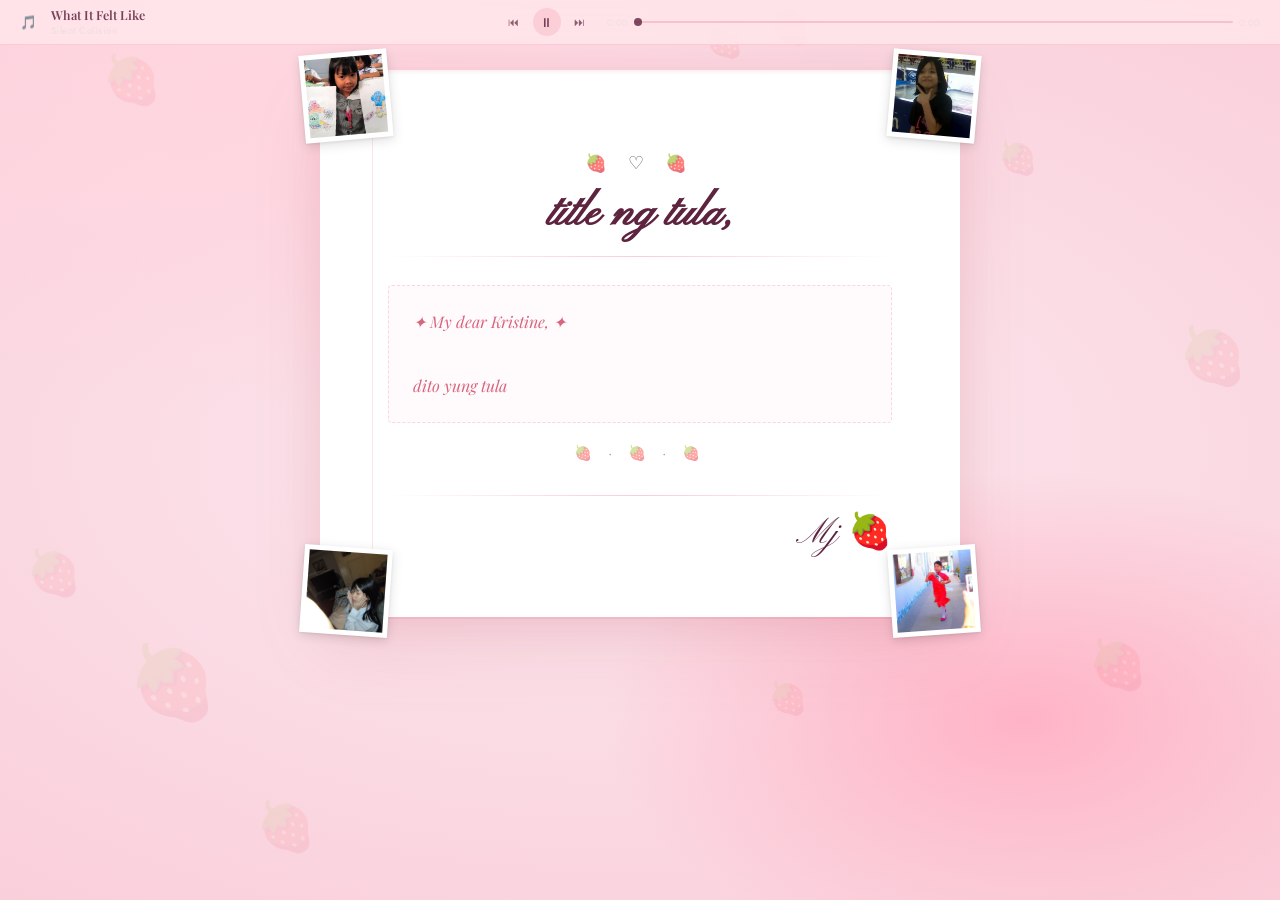
==== letter6.html @ b636b807 "Add files via upload" ====
<!DOCTYPE html>
<html lang="en">

<head>
  <meta charset="UTF-8" />
  <meta name="viewport" content="width=device-width, initial-scale=1.0" />
  <title>ilysm 🍓</title>
  <link
    href="https://fonts.googleapis.com/css2?family=Playfair+Display:ital,wght@0,400;0,700;1,400;1,700&family=Pinyon+Script&family=Jost:wght@300;400;500&display=swap"
    rel="stylesheet" />
  <link rel="stylesheet" href="style6.css" />
</head>

<body class="letter-page">

  <!-- background -->
  <div class="bg-wash"></div>

  <!-- background strawberries -->
  <div class="bg-berries">
    <div class="bg-sb">🍓</div>
    <div class="bg-sb">🍓</div>
    <div class="bg-sb">🍓</div>
    <div class="bg-sb">🍓</div>
    <div class="bg-sb">🍓</div>
    <div class="bg-sb">🍓</div>
    <div class="bg-sb">🍓</div>
    <div class="bg-sb">🍓</div>
    <div class="bg-sb">🍓</div>
    <div class="bg-sb">🍓</div>
    <div class="bg-sb">🍓</div>
    <div class="bg-sb">🍓</div>
  </div>

  <!-- falling petals -->
  <div class="petals-wrap" id="petals"></div>

  <!-- music player -->
  <div id="music-player">
    <span class="player-note">🎵</span>
    <div class="player-text">
      <span id="song-title">song title</span>
      <span id="song-artist">artist</span>
    </div>
    <div class="player-controls">
      <button class="ctrl-btn" onclick="prevSong()">⏮</button>
      <button class="ctrl-btn play" id="play-btn" onclick="togglePlay()">⏸</button>
      <button class="ctrl-btn" onclick="nextSong()">⏭</button>
    </div>
    <div class="player-progress">
      <span id="current-time">0:00</span>
      <input type="range" id="progress-bar" value="0" min="0" max="100" oninput="seek(this.value)" />
      <span id="duration">0:00</span>
    </div>
  </div>

  <!-- letter -->
  <div class="page">
    <div class="letter-wrapper">
      <div class="paper">

        <!-- strawberry corner accents -->
        <span class="sb-corner tl">🍓</span>
        <span class="sb-corner tr">🍓</span>
        <span class="sb-corner bl">🍓</span>
        <span class="sb-corner br">🍓</span>

        <!--
          Corner photos — replace the photo-ph divs with your images:
          <img src="your-photo.jpg" alt="us">
        -->
        <div class="corner-photo top-left">
          <img src="love1 (1).jpeg" alt="my bestfriend">
        </div>
        <div class="corner-photo top-right">
          <img src="love1 (2).jpeg" alt="my wife">
        </div>
        <div class="corner-photo bottom-left">
          <img src="love1 (5).jpeg" alt="my crush">
        </div>
        <div class="corner-photo bottom-right">
          <img src="love1 (4).jpeg" alt="my everything">
        </div>

        <div class="paper-header">
          <span class="paper-deco">🍓 ♡ 🍓</span>
          <h1 class="paper-title">title ng tula,</h1>
          <div class="paper-line"></div>
        </div>

        <div class="letter-body">
          <p class="placeholder-text">
            ✦ My dear Kristine, ✦<br><br>
            dito yung tula
          </p>
        </div>

        <div class="sb-divider">🍓 · 🍓 · 🍓</div>

        <div class="paper-footer">
          <div class="paper-line"></div>

          <p class="signature">
            <!-- change this to your name -->
            Mj 🍓
          </p>
        </div>

      </div>
    </div>
  </div>

  <script src="main6.js"></script>
</body>

</html>
---- style6.css ----
/* ════════════════════════════════════════
   GLOBAL
════════════════════════════════════════ */
:root {
  --berry: #5E233E;
  --berry-dk: #992D3C;
  --berry-lt: #E0A559;
  --blush: #EFD2AC;
  --cream: #FFFFFF;
  --soft: #D19797;
  --text: #EBC7C7;
  --text-soft: #E6DADA;
  --ink: #3d1020;
  --ink-soft: #9C2222;
}

* {
  margin: 0;
  padding: 0;
  box-sizing: border-box;
}

/* ════════════════════════════════════════
   BACKGROUND
════════════════════════════════════════ */
.bg-wash {
  position: fixed;
  inset: 0;
  background:
    radial-gradient(ellipse 80% 60% at 20% 10%, #ffd6e0 0%, transparent 60%),
    radial-gradient(ellipse 60% 50% at 80% 80%, #ffb3c6 0%, transparent 55%),
    radial-gradient(ellipse 90% 70% at 50% 50%, #fce8ef 0%, #f9ccd8 100%);
  z-index: 0;
}

/* ════════════════════════════════════════
   FLOATING STRAWBERRIES
════════════════════════════════════════ */
.bg-berries {
  position: fixed;
  inset: 0;
  pointer-events: none;
  z-index: 1;
}

.bg-sb {
  position: absolute;
  font-size: 2.5rem;
  opacity: 0.07;
  animation: floatSb linear infinite;
  user-select: none;
}

.bg-sb:nth-child(1) {
  top: 5%;
  left: 8%;
  font-size: 3rem;
  animation-duration: 22s;
  animation-delay: 0s;
}

.bg-sb:nth-child(2) {
  top: 15%;
  left: 78%;
  font-size: 2rem;
  animation-duration: 18s;
  animation-delay: 3s;
}

.bg-sb:nth-child(3) {
  top: 35%;
  left: 92%;
  font-size: 3.5rem;
  animation-duration: 26s;
  animation-delay: 1s;
}

.bg-sb:nth-child(4) {
  top: 60%;
  left: 2%;
  font-size: 2.8rem;
  animation-duration: 20s;
  animation-delay: 5s;
}

.bg-sb:nth-child(5) {
  top: 75%;
  left: 60%;
  font-size: 2rem;
  animation-duration: 24s;
  animation-delay: 2s;
}

.bg-sb:nth-child(6) {
  top: 88%;
  left: 20%;
  font-size: 3rem;
  animation-duration: 16s;
  animation-delay: 7s;
}

.bg-sb:nth-child(7) {
  top: 45%;
  left: 45%;
  font-size: 1.8rem;
  animation-duration: 30s;
  animation-delay: 4s;
}

.bg-sb:nth-child(8) {
  top: 22%;
  left: 30%;
  font-size: 2.5rem;
  animation-duration: 19s;
  animation-delay: 9s;
}

.bg-sb:nth-child(9) {
  top: 70%;
  left: 85%;
  font-size: 3rem;
  animation-duration: 23s;
  animation-delay: 6s;
}

.bg-sb:nth-child(10) {
  top: 2%;
  left: 55%;
  font-size: 2rem;
  animation-duration: 28s;
  animation-delay: 1s;
}

/* extra for letter page */
.bg-sb:nth-child(11) {
  top: 0%;
  left: 60%;
  font-size: 2.2rem;
  animation-duration: 29s;
  animation-delay: 12s;
}

.bg-sb:nth-child(12) {
  top: 70%;
  left: 10%;
  font-size: 4.5rem;
  animation-duration: 23s;
  animation-delay: 9s;
}

@keyframes floatSb {
  0% {
    transform: translateY(0px) rotate(0deg) scale(1);
  }

  33% {
    transform: translateY(-18px) rotate(8deg) scale(1.05);
  }

  66% {
    transform: translateY(8px) rotate(-5deg) scale(0.97);
  }

  100% {
    transform: translateY(0px) rotate(0deg) scale(1);
  }
}

/* ════════════════════════════════════════
   FALLING PETALS
════════════════════════════════════════ */
.petals-wrap {
  position: fixed;
  inset: 0;
  pointer-events: none;
  z-index: 1;
}

.fp {
  position: absolute;
  top: -40px;
  font-size: 1rem;
  animation: petalFall linear infinite;
  opacity: 0.5;
}

@keyframes petalFall {
  0% {
    transform: translateY(0) rotate(0deg) translateX(0);
    opacity: 0;
  }

  10% {
    opacity: 0.5;
  }

  90% {
    opacity: 0.3;
  }

  100% {
    transform: translateY(110vh) rotate(360deg) translateX(30px);
    opacity: 0;
  }
}

/* ════════════════════════════════════════
   PAGE — INDEX (envelope page)
════════════════════════════════════════ */
.index-page {
  min-height: 100vh;
  display: flex;
  flex-direction: column;
  align-items: center;
  justify-content: center;
  background: #fce8ef;
  font-family: 'Jost', sans-serif;
  overflow: hidden;
  position: relative;
}

/* ── Stage ── */
.stage {
  position: relative;
  z-index: 10;
  display: flex;
  flex-direction: column;
  align-items: center;
  gap: 18px;
  transition: opacity 0.6s ease, transform 0.6s ease;
}

.stage.fade-out {
  opacity: 0;
  transform: scale(0.96) translateY(-10px);
  pointer-events: none;
}

/* ── Labels ── */
.label-top {
  font-family: 'Playfair Display', serif;
  font-style: italic;
  font-size: 1rem;
  color: var(--berry);
  letter-spacing: 0.12em;
  opacity: 0.75;
}

.label-months {
  font-family: 'Pinyon Script', cursive;
  font-size: 2.8rem;
  color: var(--berry);
  line-height: 1;
  text-shadow: 0 2px 12px rgba(232, 54, 93, 0.2);
}

/* ── Envelope ── */
.envelope-wrap {
  position: relative;
  width: 280px;
  cursor: pointer;
  filter: drop-shadow(0 12px 32px rgba(190, 30, 60, 0.18));
  transition: transform 0.3s ease;
}

.envelope-wrap:hover {
  transform: translateY(-4px) scale(1.02);
}

.envelope {
  width: 280px;
  height: 185px;
  position: relative;
}

.env-body {
  position: absolute;
  inset: 0;
  background: linear-gradient(160deg, #fff0f4 0%, #ffd6e0 100%);
  border-radius: 4px 4px 10px 10px;
  border: 1.5px solid rgba(232, 54, 93, 0.2);
  box-shadow: inset 0 -2px 8px rgba(200, 60, 80, 0.08);
  overflow: hidden;
}

/* V fold crease lines */
.env-body::before {
  content: '';
  position: absolute;
  inset: 0;
  background:
    linear-gradient(135deg, transparent 49.5%, rgba(220, 100, 120, 0.12) 49.5%, rgba(220, 100, 120, 0.12) 50.5%, transparent 50.5%),
    linear-gradient(225deg, transparent 49.5%, rgba(220, 100, 120, 0.12) 49.5%, rgba(220, 100, 120, 0.12) 50.5%, transparent 50.5%);
}

/* top flap */
.env-flap {
  position: absolute;
  top: 0;
  left: 0;
  right: 0;
  height: 0;
  border-left: 140px solid transparent;
  border-right: 140px solid transparent;
  border-top: 105px solid #ffb3c6;
  filter: drop-shadow(0 2px 4px rgba(200, 60, 80, 0.1));
  transform-origin: top center;
  transition: transform 0.7s cubic-bezier(0.4, 0, 0.2, 1);
  z-index: 5;
}

.env-flap.opened {
  transform: rotateX(180deg);
}

/* wax seal */
.env-seal {
  position: absolute;
  top: 38px;
  left: 50%;
  transform: translateX(-50%);
  width: 42px;
  height: 42px;
  background: radial-gradient(circle at 40% 35%, #ff6b8a, #e8365d 50%, #bf1a3d);
  border-radius: 50%;
  z-index: 6;
  display: flex;
  align-items: center;
  justify-content: center;
  font-size: 1.3rem;
  box-shadow: 0 3px 12px rgba(190, 30, 60, 0.35), 0 1px 0 rgba(255, 255, 255, 0.3) inset;
  transition: transform 0.4s ease, opacity 0.4s ease;
}

.env-seal.opened {
  transform: translateX(-50%) scale(0.6);
  opacity: 0;
}

/* letter peeking out */
.env-letter {
  position: absolute;
  bottom: 14px;
  left: 20px;
  right: 20px;
  height: 120px;
  background: var(--cream);
  border-radius: 3px;
  box-shadow: 0 2px 8px rgba(0, 0, 0, 0.08);
  transform: translateY(0px);
  transition: transform 0.7s cubic-bezier(0.4, 0, 0.2, 1) 0.3s;
  z-index: 3;
  display: flex;
  align-items: center;
  justify-content: center;
  overflow: hidden;
}

.env-letter::before {
  content: '';
  position: absolute;
  inset: 0;
  background: repeating-linear-gradient(transparent, transparent 19px,
      rgba(232, 54, 93, 0.07) 19px,
      rgba(232, 54, 93, 0.07) 20px);
  background-position: 0 14px;
}

.env-letter-preview {
  font-family: 'Pinyon Script', cursive;
  font-size: 1rem;
  color: rgba(190, 30, 59, 0.76);
  letter-spacing: 0.05em;
  user-select: none;
}

.env-letter.opened {
  transform: translateY(-70px);
}

/* ── Open button ── */
.open-btn {
  background: linear-gradient(135deg, #e8365d, #bf1a3d);
  color: white;
  border: none;
  padding: 14px 36px;
  border-radius: 50px;
  font-family: 'Jost', sans-serif;
  font-weight: 500;
  font-size: 0.9rem;
  letter-spacing: 0.12em;
  text-transform: uppercase;
  cursor: pointer;
  box-shadow: 0 6px 20px rgba(190, 30, 60, 0.3), 0 2px 6px rgba(190, 30, 60, 0.2);
  transition: transform 0.2s, box-shadow 0.2s;
  animation: pulse-btn 2.5s ease-in-out infinite;
}

.open-btn:hover {
  transform: translateY(-2px);
  box-shadow: 0 10px 28px rgba(190, 30, 60, 0.4);
  animation: none;
}

@keyframes pulse-btn {

  0%,
  100% {
    box-shadow: 0 6px 20px rgba(190, 30, 60, 0.3);
  }

  50% {
    box-shadow: 0 6px 28px rgba(190, 30, 60, 0.5);
  }
}

.hint {
  font-size: 0.72rem;
  color: rgba(74, 21, 40, 0.45);
  letter-spacing: 0.15em;
  font-style: italic;
}

/* ── Transition overlay ── */
.overlay {
  position: fixed;
  inset: 0;
  background: #fff0f4;
  z-index: 100;
  opacity: 0;
  pointer-events: none;
  transition: opacity 0.5s ease;
}

.overlay.show {
  opacity: 1;
  pointer-events: all;
}

/* ════════════════════════════════════════
   PAGE — LETTER
════════════════════════════════════════ */
.letter-page {
  min-height: 100vh;
  background: #fce8ef;
  font-family: 'Jost', sans-serif;
  position: relative;
  overflow-x: hidden;
}

.page {
  position: relative;
  z-index: 10;
  min-height: 100vh;
  display: flex;
  align-items: flex-start;
  justify-content: center;
  padding: 70px 24px 80px;
}

/* ── Letter wrapper ── */
.letter-wrapper {
  width: 100%;
  max-width: 640px;
  animation: riseIn 0.9s cubic-bezier(.22, 1, .36, 1) both;
}

@keyframes riseIn {
  from {
    opacity: 0;
    transform: translateY(30px);
  }

  to {
    opacity: 1;
    transform: translateY(0);
  }
}

/* ── Paper ── */
.paper {
  position: relative;
  background: var(--cream);
  border-radius: 2px 2px 6px 6px;
  box-shadow:
    0 2px 0 rgba(232, 54, 93, 0.1),
    0 10px 40px rgba(180, 50, 70, 0.1),
    0 30px 80px rgba(160, 30, 50, 0.08);
  padding: 80px 68px 60px;
  /* ruled lines */
  background-image:
    linear-gradient(var(--cream) 0%, var(--cream) 100%),
    repeating-linear-gradient(transparent, transparent 27px, rgba(232, 54, 93, 0.06) 27px, rgba(232, 54, 93, 0.06) 28px);
  background-size: 100% 100%, 100% 28px;
  background-position: 0 0, 0 72px;
}

/* left margin line */
.paper::after {
  content: '';
  position: absolute;
  top: 0;
  bottom: 0;
  left: 52px;
  width: 1px;
  background: rgba(232, 54, 93, 0.12);
}

/* top fold shadow */
.paper::before {
  content: '';
  position: absolute;
  top: 0;
  left: 0;
  right: 0;
  height: 5px;
  background: linear-gradient(180deg, rgba(232, 54, 93, 0.08), transparent);
  border-radius: 2px 2px 0 0;
}

/* ── Strawberry corner accents ── */
.sb-corner {
  position: absolute;
  font-size: 1.4rem;
  opacity: 0.35;
  pointer-events: none;
  animation: cornerBob 4s ease-in-out infinite;
}

.sb-corner.tl {
  top: 16px;
  left: 16px;
  animation-delay: 0s;
}

.sb-corner.tr {
  top: 16px;
  right: 16px;
  animation-delay: 1s;
}

.sb-corner.bl {
  bottom: 16px;
  left: 16px;
  animation-delay: 2s;
}

.sb-corner.br {
  bottom: 16px;
  right: 16px;
  animation-delay: 3s;
}

@keyframes cornerBob {

  0%,
  100% {
    transform: translateY(0);
  }

  50% {
    transform: translateY(-4px);
  }
}

/* ── Corner photos ── */
.corner-photo {
  position: absolute;
  width: 88px;
  height: 88px;
  background: white;
  padding: 5px;
  box-shadow: 0 3px 12px rgba(0, 0, 0, 0.13), 0 1px 3px rgba(0, 0, 0, 0.08);
  z-index: 5;
}

.corner-photo img {
  width: 100%;
  height: 100%;
  object-fit: cover;
  display: block;
}

.top-left {
  top: -18px;
  left: -18px;
  transform: rotate(-5deg);
}

.top-right {
  top: -18px;
  right: -18px;
  transform: rotate(5deg);
}

.bottom-left {
  bottom: -18px;
  left: -18px;
  transform: rotate(4deg);
}

.bottom-right {
  bottom: -18px;
  right: -18px;
  transform: rotate(-4deg);
}

/* photo placeholder */
.photo-ph {
  width: 100%;
  height: 100%;
  background: linear-gradient(135deg, #ffd6e0, #ffb3c6);
  display: flex;
  flex-direction: column;
  align-items: center;
  justify-content: center;
  font-size: 1.6rem;
  gap: 2px;
}

.photo-ph span {
  font-size: 0.45rem;
  font-family: 'Jost', sans-serif;
  color: var(--berry-dk);
  letter-spacing: 0.05em;
  text-align: center;
}

/* ── Paper content ── */
.paper-header {
  text-align: center;
  margin-bottom: 28px;
}

.paper-deco {
  display: block;
  font-size: 1.1rem;
  letter-spacing: 8px;
  margin-bottom: 10px;
  opacity: 0.6;
}

.paper-title {
  font-family: 'Pinyon Script', cursive;
  font-size: 2.8rem;
  color: var(--berry);
}

.paper-line {
  height: 1px;
  background: linear-gradient(to right, transparent, rgba(232, 54, 93, 0.25), transparent);
  margin: 14px 0;
}

/* ── Letter body ── */
.letter-body {
  min-height: 80px;
  text-align: justify;
}

.letter-text {
  font-family: 'Playfair Display', serif;
  font-size: 1.08rem;
  line-height: 2;
  color: var(--ink);
  margin-bottom: 18px;
}

.placeholder-text {
  font-family: 'Playfair Display', serif;
  font-style: italic;
  font-size: 1rem;
  line-height: 2;
  color: rgba(211, 91, 117, 0.938);
  border: 1.5px dashed rgba(232, 54, 93, 0.18);
  border-radius: 4px;
  padding: 20px 24px;
  background: rgba(255, 214, 224, 0.12);
}

/* ── Footer ── */
.paper-footer {
  text-align: right;
  margin-top: 32px;
}

.sign-off {
  font-family: 'Playfair Display', serif;
  font-style: italic;
  font-size: 0.95rem;
  color: var(--ink-soft);
  margin-bottom: 4px;
}

.signature {
  font-family: 'Pinyon Script', cursive;
  font-size: 2.2rem;
  color: var(--berry);
}

.sb-divider {
  text-align: center;
  font-size: 0.9rem;
  letter-spacing: 6px;
  opacity: 0.4;
  margin: 20px 0;
}

/* ════════════════════════════════════════
   MUSIC PLAYER
════════════════════════════════════════ */
#music-player {
  display: none;
  position: fixed;
  top: 0;
  left: 0;
  right: 0;
  z-index: 999;
  background: rgba(255, 232, 237, 0.75);
  backdrop-filter: blur(14px);
  border-bottom: 1px solid rgba(232, 54, 93, 0.15);
  padding: 6px 20px;
  align-items: center;
  gap: 14px;
  animation: slideDown 0.5s ease;
}

#music-player.visible {
  display: flex;
}

@keyframes slideDown {
  from {
    transform: translateY(-100%);
    opacity: 0;
  }

  to {
    transform: translateY(0);
    opacity: 1;
  }
}

.player-note {
  font-size: 0.85rem;
  animation: wiggle 2s ease-in-out infinite;
  display: inline-block;
  flex-shrink: 0;
  opacity: 0.7;
}

@keyframes wiggle {

  0%,
  100% {
    transform: rotate(0deg);
  }

  25% {
    transform: rotate(12deg);
  }

  75% {
    transform: rotate(-12deg);
  }
}

.player-text {
  display: flex;
  flex-direction: column;
  overflow: hidden;
  min-width: 0;
  flex: 1;
}

#song-title {
  font-family: 'Playfair Display', serif;
  font-size: 0.78rem;
  font-weight: 600;
  color: var(--berry);
  white-space: nowrap;
  overflow: hidden;
  text-overflow: ellipsis;
  opacity: 0.85;
}

#song-artist {
  font-size: 0.62rem;
  color: var(--text-soft);
  letter-spacing: 0.05em;
  opacity: 0.7;
}

.player-controls {
  display: flex;
  align-items: center;
  gap: 6px;
  flex-shrink: 0;
}

.ctrl-btn {
  background: transparent;
  border: none;
  border-radius: 50%;
  width: 26px;
  height: 26px;
  font-size: 0.7rem;
  cursor: pointer;
  color: var(--berry);
  opacity: 0.7;
  transition: opacity 0.2s, transform 0.15s;
  display: flex;
  align-items: center;
  justify-content: center;
}

.ctrl-btn:hover {
  opacity: 1;
  transform: scale(1.15);
}

.ctrl-btn.play {
  width: 28px;
  height: 28px;
  font-size: 0.8rem;
  background: rgba(232, 54, 93, 0.15);
  opacity: 0.85;
  border-radius: 50%;
}

.ctrl-btn.play:hover {
  background: rgba(232, 54, 93, 0.25);
  opacity: 1;
}

.player-progress {
  display: flex;
  align-items: center;
  gap: 5px;
  flex: 1.5;
  min-width: 0;
}

.player-progress span {
  font-size: 0.58rem;
  color: var(--text-soft);
  min-width: 22px;
  text-align: center;
  opacity: 0.6;
}

#progress-bar {
  flex: 1;
  -webkit-appearance: none;
  height: 2px;
  border-radius: 4px;
  background: rgba(232, 54, 93, 0.2);
  outline: none;
  cursor: pointer;
}

#progress-bar::-webkit-slider-thumb {
  -webkit-appearance: none;
  width: 8px;
  height: 8px;
  border-radius: 50%;
  background: var(--berry);
  cursor: pointer;
  opacity: 0.8;
}

/* ════════════════════════════════════════
   RESPONSIVE
════════════════════════════════════════ */
@media (max-width: 680px) {
  .paper {
    padding: 60px 36px 50px;
  }

  .paper::after {
    left: 30px;
  }

  .corner-photo {
    width: 65px;
    height: 65px;
  }

  .top-left {
    top: -14px;
    left: -12px;
  }

  .top-right {
    top: -14px;
    right: -12px;
  }

  .bottom-left {
    bottom: -14px;
    left: -12px;
  }

  .bottom-right {
    bottom: -14px;
    right: -12px;
  }

  .paper-title {
    font-size: 2.2rem;
  }

  .letter-text {
    font-size: 1rem;
  }

  .player-progress {
    display: none;
  }
}

@media (max-width: 420px) {
  .paper {
    padding: 50px 24px 44px;
  }
}
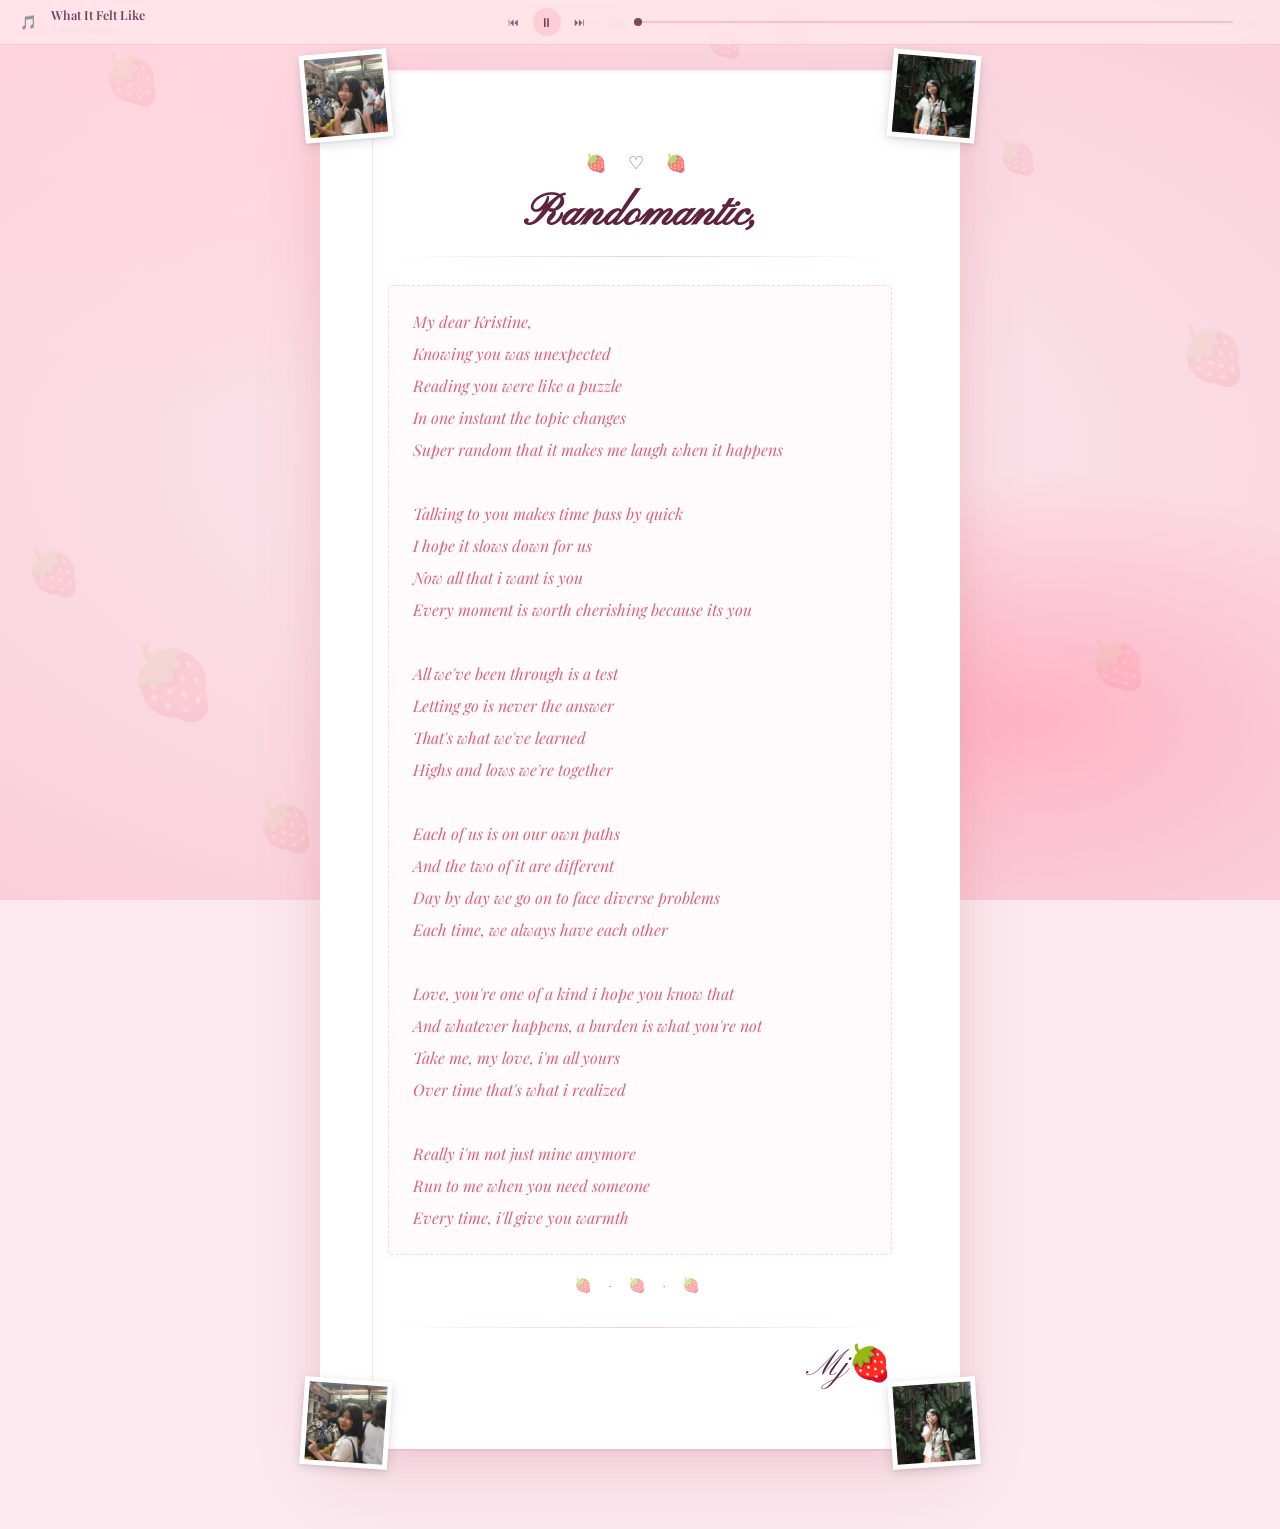
==== commit 181e147a: "input" ====
--- a/letter6.html
+++ b/letter6.html
@@ -70,28 +70,57 @@
           <img src="your-photo.jpg" alt="us">
         -->
         <div class="corner-photo top-left">
-          <img src="love1 (1).jpeg" alt="my bestfriend">
+          <img src="11.jfif" alt="my bestfriend">
         </div>
         <div class="corner-photo top-right">
-          <img src="love1 (2).jpeg" alt="my wife">
+          <img src="112.jpeg" alt="my wife">
         </div>
         <div class="corner-photo bottom-left">
-          <img src="love1 (5).jpeg" alt="my crush">
+          <img src="11th.jfif" alt="my crush">
         </div>
         <div class="corner-photo bottom-right">
-          <img src="love1 (4).jpeg" alt="my everything">
+          <img src="113.jpeg" alt="my everything">
         </div>
 
         <div class="paper-header">
           <span class="paper-deco">🍓 ♡ 🍓</span>
-          <h1 class="paper-title">title ng tula,</h1>
+          <h1 class="paper-title">Randomantic,</h1>
           <div class="paper-line"></div>
         </div>
 
         <div class="letter-body">
           <p class="placeholder-text">
-            ✦ My dear Kristine, ✦<br><br>
-            dito yung tula
+            My dear Kristine, <br>
+            Knowing you was unexpected <br>
+            Reading you were like a puzzle<br>
+            In one instant the topic changes<br>
+            Super random that it makes me laugh when it happens<br><br>
+
+
+            Talking to you makes time pass by quick<br>
+            I hope it slows down for us <br>
+            Now all that i want is you<br>
+            Every moment is worth cherishing because its you<br><br>
+
+
+            All we've been through is a test<br>
+            Letting go is never the answer<br>
+            That's what we've learned<br>
+            Highs and lows we're together<br><br>
+
+            Each of us is on our own paths<br>
+            And the two of it are different<br>
+            Day by day we go on to face diverse problems<br>
+            Each time, we always have each other<br><br>
+
+            Love, you're one of a kind i hope you know that<br>
+            And whatever happens, a burden is what you're not<br>
+            Take me, my love, i'm all yours<br>
+            Over time that's what i realized<br><br>
+
+            Really i'm not just mine anymore<br>
+            Run to me when you need someone<br>
+            Every time, i'll give you warmth<br>
           </p>
         </div>
 
@@ -102,7 +131,7 @@
 
           <p class="signature">
             <!-- change this to your name -->
-            Mj 🍓
+            Mj🍓
           </p>
         </div>
 
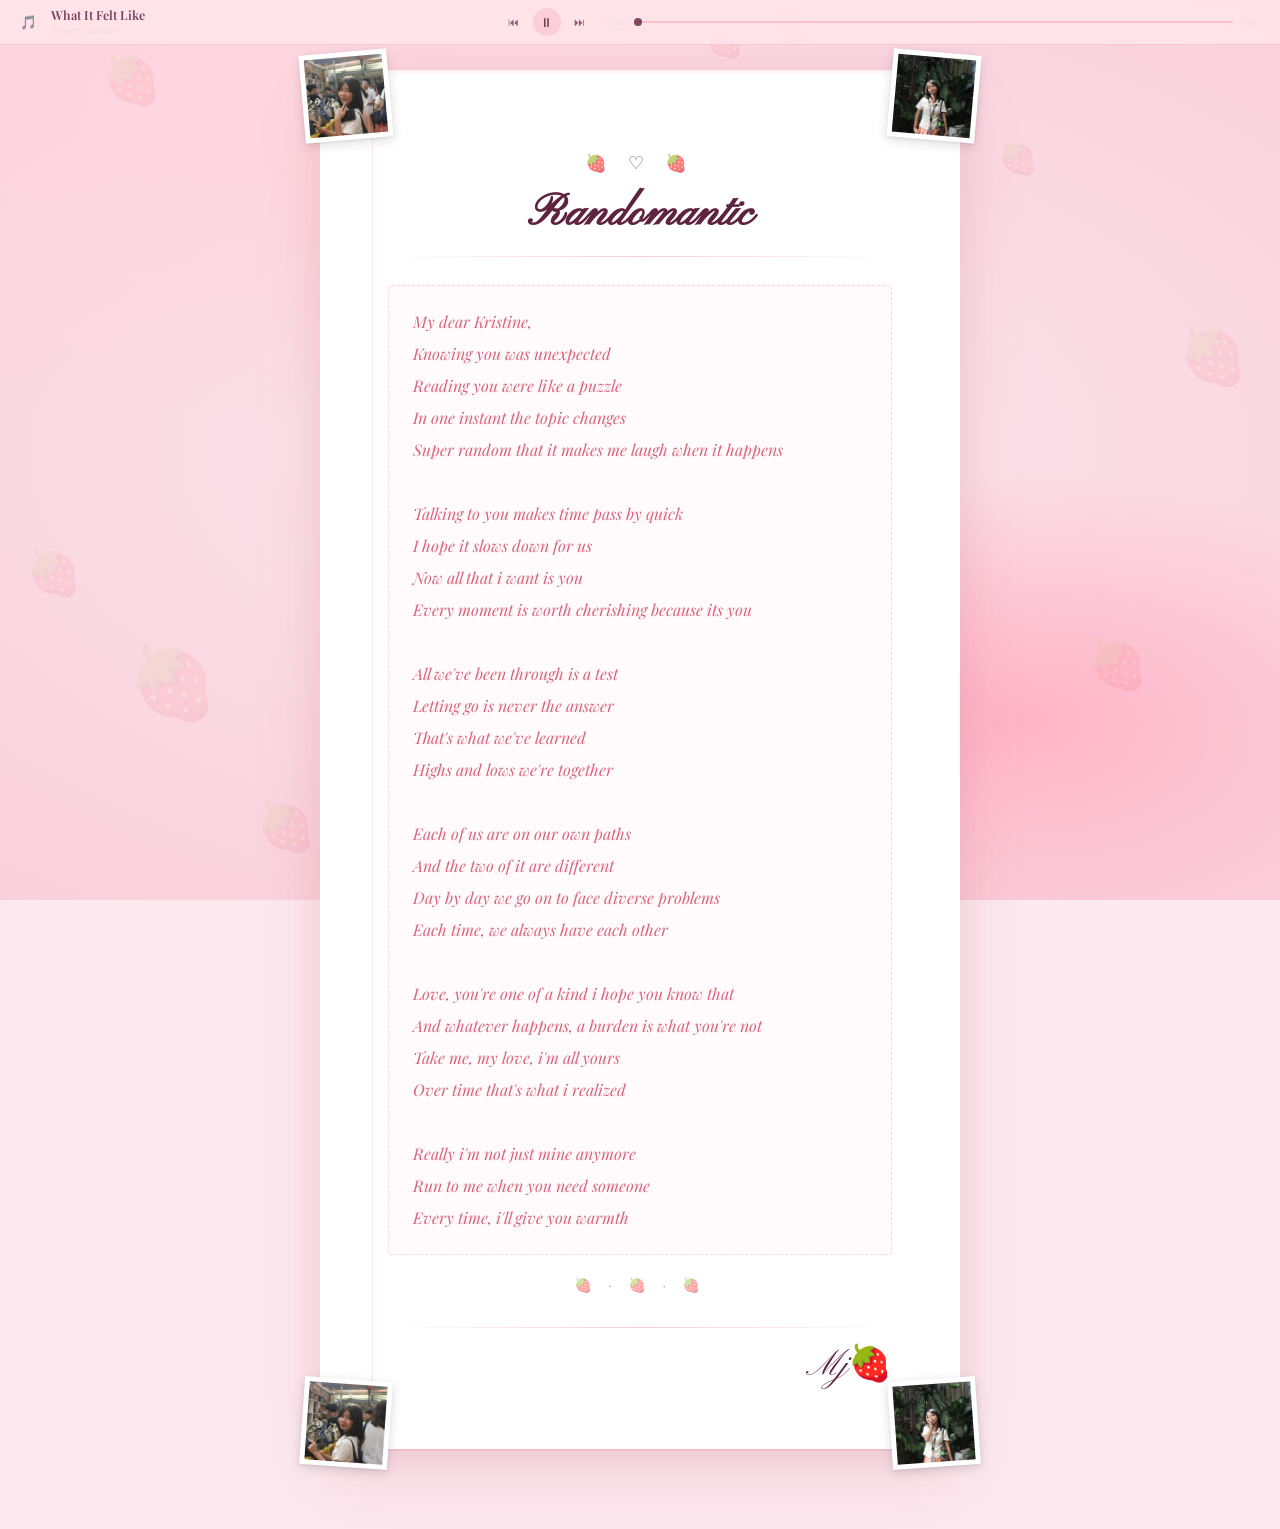
==== commit 22a46dae: "test" ====
--- a/letter6.html
+++ b/letter6.html
@@ -84,7 +84,7 @@
 
         <div class="paper-header">
           <span class="paper-deco">🍓 ♡ 🍓</span>
-          <h1 class="paper-title">Randomantic,</h1>
+          <h1 class="paper-title">Randomantic</h1>
           <div class="paper-line"></div>
         </div>
 
@@ -108,7 +108,7 @@
             That's what we've learned<br>
             Highs and lows we're together<br><br>
 
-            Each of us is on our own paths<br>
+            Each of us are on our own paths<br>
             And the two of it are different<br>
             Day by day we go on to face diverse problems<br>
             Each time, we always have each other<br><br>
